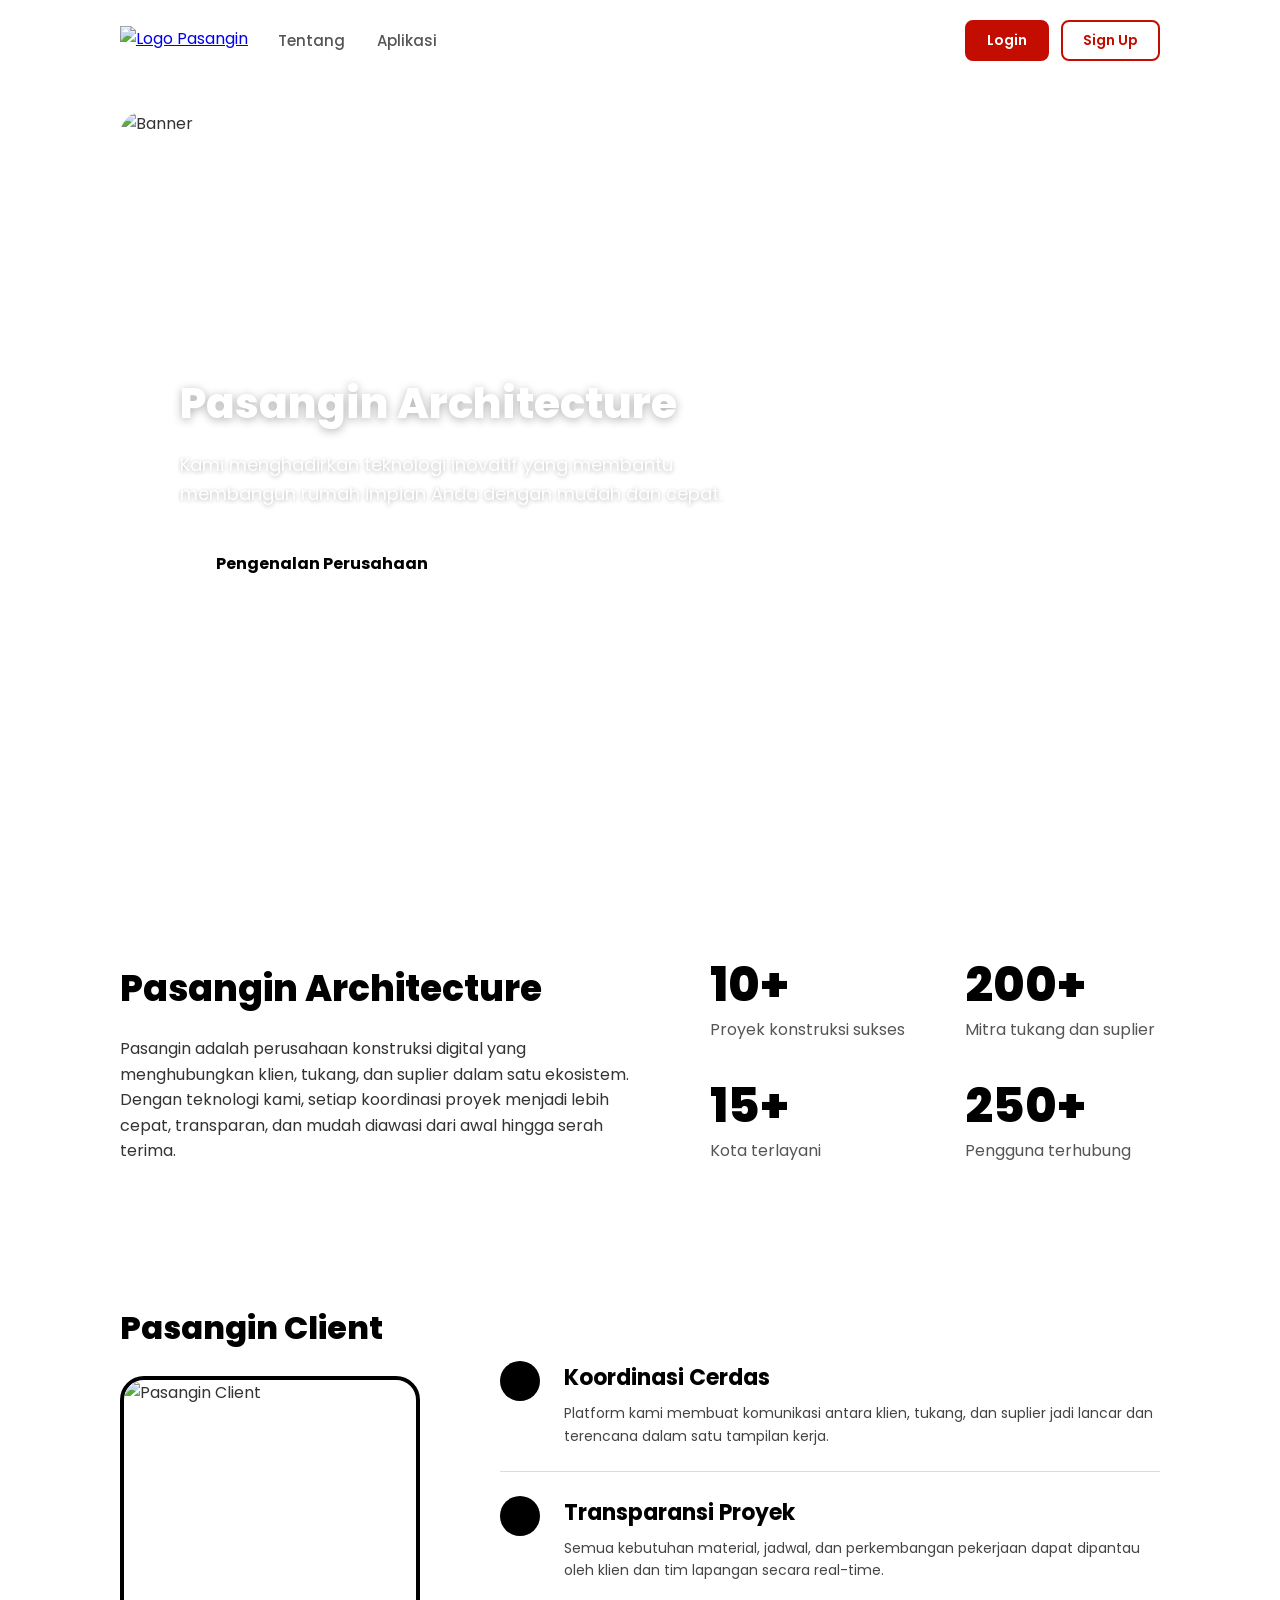
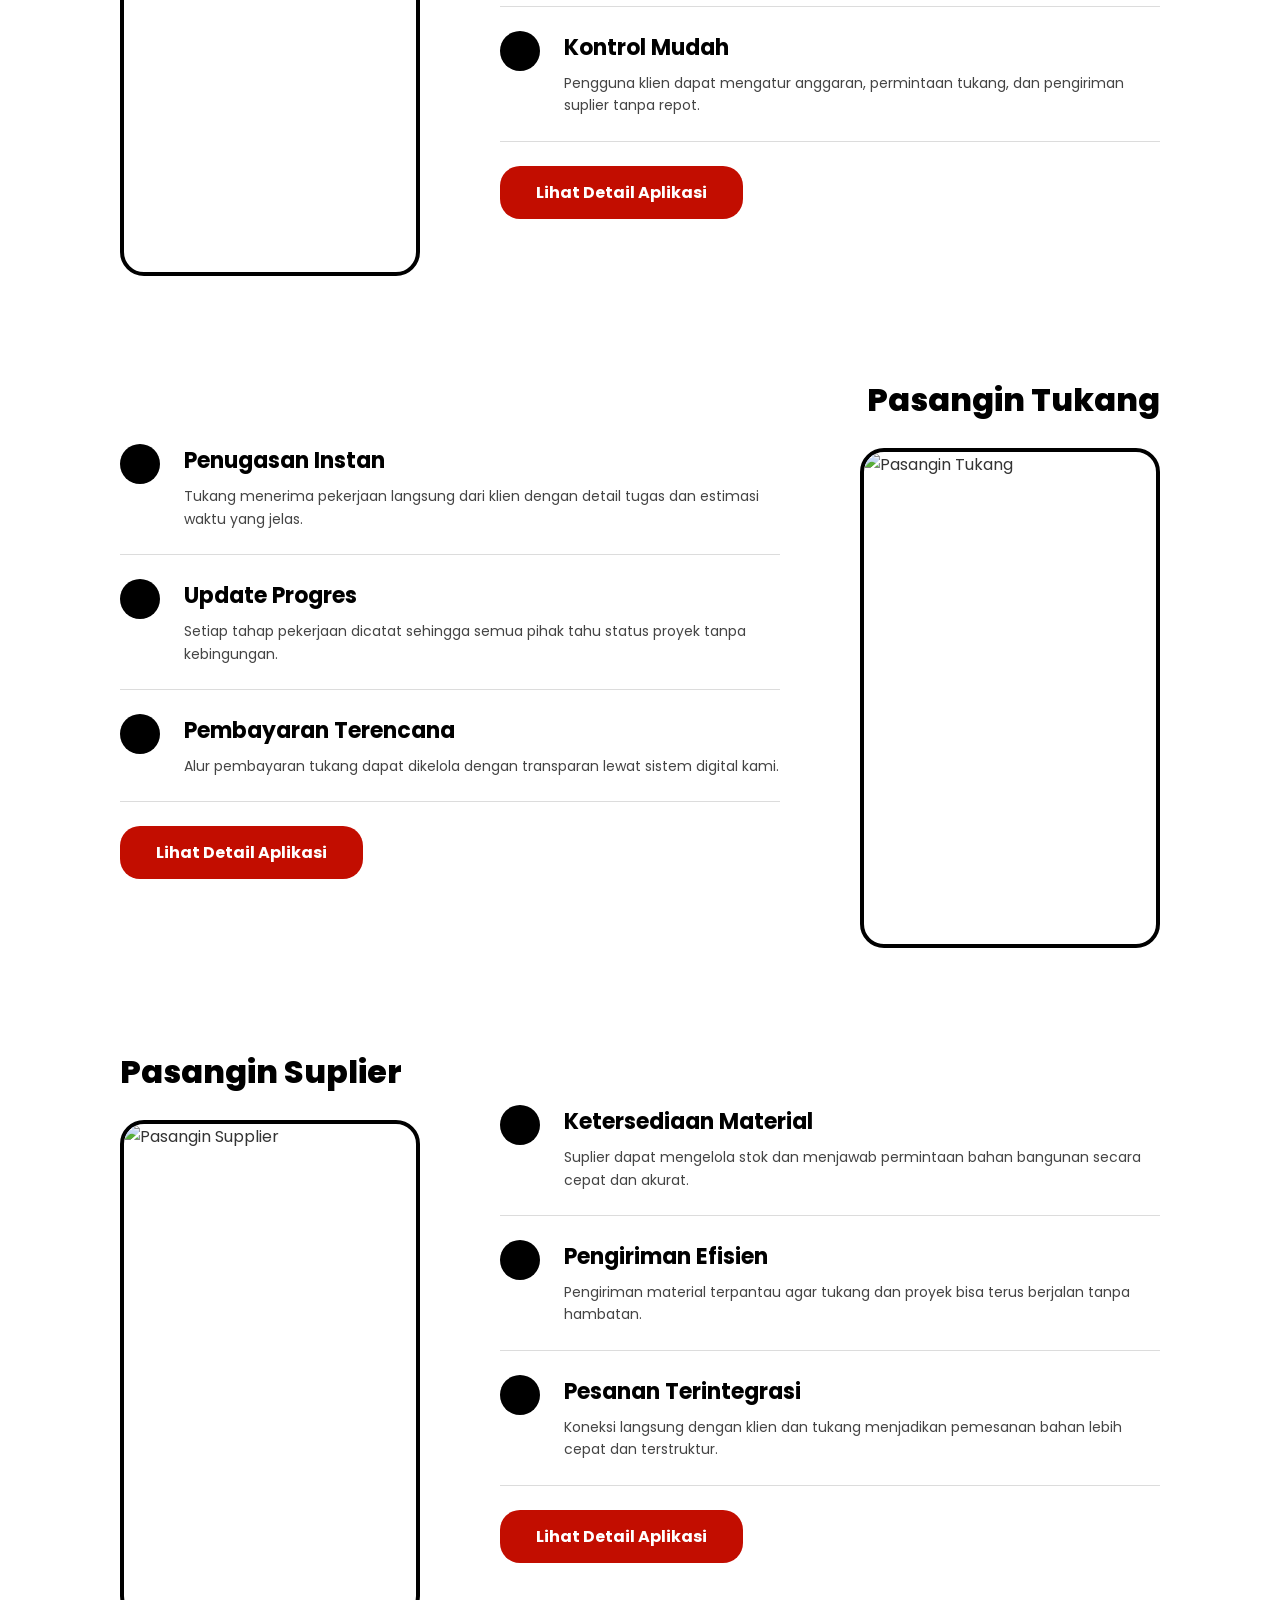
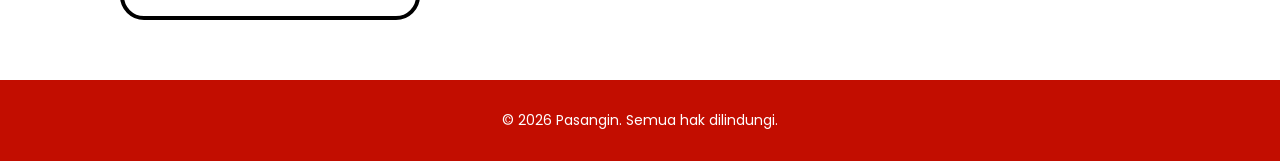
==== index.html @ fa48b65a "Add files via upload" ====
<!DOCTYPE html>
<html lang="id">
<head>
  <meta charset="UTF-8">
  <meta name="viewport" content="width=device-width, initial-scale=1.0">
  <title>Pasangin - Solusi Digital</title>
  <link rel="icon" type="image/png" href="assets/logoMini.ico">
  <link rel="stylesheet" href="styles.css">
  <link href="https://fonts.googleapis.com/css2?family=Poppins:wght@400;600;700&display=swap" rel="stylesheet">
</head>
<body>

  <header class="header">
    <div class="logo">
        <a href="#home"> <img src="assets/logo.png" alt="Logo Pasangin" class="logo-image"> </a>
        <nav class="nav">
          <ul class="nav-links">
            <li><a href="#tentang">Tentang</a></li>
            <li><a href="#apps">Aplikasi</a></li>
          </ul>
        </nav>
    </div>
    <div class="auth-buttons" id="authButtons">
      <button class="btn-login" onclick="navigateTo('./login.html')">Login</button>
      <button class="btn-signup" onclick="navigateTo('./signup.html')">Sign Up</button>
    </div>
    <div class="user-profile" id="userProfile" onclick="toggleDropdown()">
      <!-- Gambar profil di pojok kanan setelah login -->
      <img src="https://api.dicebear.com/7.x/avataaars/svg?seed=Home" alt="Profile" id="profileImg">
      <span id="profileName">Admin</span>
      <div class="dropdown-menu" id="dropdownMenu">
        <a href="#" class="logout" onclick="logout()">Logout</a>
      </div>
    </div>
  </header>

  <section class="banner" id="home">
    <img src="assets/carousel.png" alt="Banner" class="banner-image">
    <div class="banner-content">
      <h1>Pasangin Architecture</h1>
      <p>Kami menghadirkan teknologi inovatif yang membantu membangun rumah impian Anda dengan mudah dan cepat.</p>
      <a href="#apps" class="btn-primary">Pengenalan Perusahaan</a>
    </div>
  </section>

  <section class="stats-section" id="tentang">
    <!-- Bagian Kiri: Teks & Judul -->
    <div class="stats-left">
      <h2>Pasangin Architecture</h2>
      <p>Pasangin adalah perusahaan konstruksi digital yang menghubungkan klien, tukang, dan suplier dalam satu ekosistem. Dengan teknologi kami, setiap koordinasi proyek menjadi lebih cepat, transparan, dan mudah diawasi dari awal hingga serah terima.</p>
    </div>

    <!-- Bagian Kanan: Grid Angka Statistik -->
    <div class="stats-right">
      <div class="stat-item">
        <h3>10+</h3>
        <p>Proyek konstruksi sukses</p>
      </div>
      <div class="stat-item">
        <h3>200+</h3>
        <p>Mitra tukang dan suplier</p>
      </div>
      <div class="stat-item">
        <h3>15+</h3>
        <p>Kota terlayani</p>
      </div>
      <div class="stat-item">
        <h3>250+</h3>
        <p>Pengguna terhubung</p>
      </div>
    </div>
  </section>

  <section class="apps-section" id="apps">
    
    <div class="app-row">
      <div class="app-left">
        <h2 class="app-title-top">Pasangin Client</h2>
        <div class="app-image-container">
          <img src="assets/clientApp.jpg" alt="Pasangin Client" class="app-img black-border">
        </div>
      </div>
      <div class="app-right">
        <div class="feature-list">
          <div class="feature-item">
            <div class="feature-icon"></div>
            <div class="feature-text">
              <h4>Koordinasi Cerdas</h4>
              <p>Platform kami membuat komunikasi antara klien, tukang, dan suplier jadi lancar dan terencana dalam satu tampilan kerja.</p>
            </div>
          </div>
          <div class="feature-item">
            <div class="feature-icon"></div>
            <div class="feature-text">
              <h4>Transparansi Proyek</h4>
              <p>Semua kebutuhan material, jadwal, dan perkembangan pekerjaan dapat dipantau oleh klien dan tim lapangan secara real-time.</p>
            </div>
          </div>
          <div class="feature-item">
            <div class="feature-icon"></div>
            <div class="feature-text">
              <h4>Kontrol Mudah</h4>
              <p>Pengguna klien dapat mengatur anggaran, permintaan tukang, dan pengiriman suplier tanpa repot.</p>
            </div>
          </div>
          <a href="./client-app.html" class="btn-detail">Lihat Detail Aplikasi</a>
        </div>
      </div>
    </div>

    <div class="app-row row-reverse">
      <div class="app-left">
        <h2 class="app-title-top text-right">Pasangin Tukang</h2>
        <div class="app-image-container">
          <img src="assets/tukangApp.jpg" alt="Pasangin Tukang" class="app-img black-border">
        </div>
      </div>
      <div class="app-right">
        <div class="feature-list">
          <div class="feature-item">
            <div class="feature-icon"></div>
            <div class="feature-text">
              <h4>Penugasan Instan</h4>
              <p>Tukang menerima pekerjaan langsung dari klien dengan detail tugas dan estimasi waktu yang jelas.</p>
            </div>
          </div>
          <div class="feature-item">
            <div class="feature-icon"></div>
            <div class="feature-text">
              <h4>Update Progres</h4>
              <p>Setiap tahap pekerjaan dicatat sehingga semua pihak tahu status proyek tanpa kebingungan.</p>
            </div>
          </div>
          <div class="feature-item">
            <div class="feature-icon"></div>
            <div class="feature-text">
              <h4>Pembayaran Terencana</h4>
              <p>Alur pembayaran tukang dapat dikelola dengan transparan lewat sistem digital kami.</p>
            </div>
          </div>
          <a href="./tukang-app.html" class="btn-detail">Lihat Detail Aplikasi</a>
        </div>
      </div>
    </div>

    <div class="app-row">
      <div class="app-left">
        <h2 class="app-title-top">Pasangin Suplier</h2>
        <div class="app-image-container">
          <img src="assets/supApp.jpg" alt="Pasangin Supplier" class="app-img black-border">
        </div>
      </div>
      <div class="app-right">
        <div class="feature-list">
          <div class="feature-item">
            <div class="feature-icon"></div>
            <div class="feature-text">
              <h4>Ketersediaan Material</h4>
              <p>Suplier dapat mengelola stok dan menjawab permintaan bahan bangunan secara cepat dan akurat.</p>
            </div>
          </div>
          <div class="feature-item">
            <div class="feature-icon"></div>
            <div class="feature-text">
              <h4>Pengiriman Efisien</h4>
              <p>Pengiriman material terpantau agar tukang dan proyek bisa terus berjalan tanpa hambatan.</p>
            </div>
          </div>
          <div class="feature-item">
            <div class="feature-icon"></div>
            <div class="feature-text">
              <h4>Pesanan Terintegrasi</h4>
              <p>Koneksi langsung dengan klien dan tukang menjadikan pemesanan bahan lebih cepat dan terstruktur.</p>
            </div>
          </div>
          <a href="./sup-app.html" class="btn-detail">Lihat Detail Aplikasi</a>
        </div>
      </div>
    </div>

  </section>

  <footer class="footer">
    <a class="footer-link" href="./footer.html">© 2026 Pasangin. Semua hak dilindungi.</a>
  </footer>

  <script src="script.js"></script>

</body>
</html>
---- styles.css ----
* {
    margin: 0;
    padding: 0;
    box-sizing: border-box;
    font-family: 'Poppins', Tahoma, Geneva, Verdana, sans-serif;
}

body {
    background: #fff;
    color: #333;
}

/* ========== HEADER ========== */
.header {
    background: #fff;
    padding: 20px 120px;
    display: flex;
    justify-content: space-between;
    align-items: center;
    position: sticky;
    top: 0;
    z-index: 100;
}

.logo {
    display: flex;
    align-items: center;
    gap: 30px;
}

.logo-image {
    height: 30px;      /* sesuaikan tinggi logo */
    width: auto;       /* biar proporsional */
    display: block;
}

.nav-links {
    display: flex;
    gap: 32px;
    list-style: none;
}

.nav-links a {
    text-decoration: none;
    color: #555;
    font-weight: 500;
    font-size: 15px;
    transition: color 0.3s;
}

.nav-links a:hover {
    color: #ff5757;
}

.auth-buttons {
    display: flex;
    gap: 12px;
    align-items: center;
}

.btn-login {
    background: #C20D00;
    color: #ffffff;
    padding: 8px 20px;
    border: 2px solid #C20D00;
    border-radius: 8px;
    font-weight: 600;
    font-size: 14px;
    cursor: pointer;
    transition: all 0.3s;
}

.btn-login:hover {
    background: #fff;
    color: #C20D00;
}

.btn-signup {
    background: transparent;
    color: #C20D00;
    padding: 8px 20px;
    border: 2px solid #C20D00;
    border-radius: 8px;
    font-weight: 600;
    font-size: 14px;
    cursor: pointer;
    transition: all 0.3s;
}

.btn-signup:hover {
    background: #C20D00;
    border-color: #C20D00;
    color: #fff;
}

.user-profile {
    display: none;
    align-items: center;
    gap: 10px;
    cursor: pointer;
    position: relative;
}

.user-profile img {
    width: 40px;
    height: 40px;
    border-radius: 50%;
    object-fit: cover;
    border: 2px solid #C20D00;
}

.user-profile span {
    font-weight: 600;
    color: #1e293b;
    font-size: 14px;
}

.dropdown-menu {
    position: absolute;
    top: 55px;
    right: 0;
    background: #fff;
    border-radius: 10px;
    box-shadow: 0 10px 40px rgba(0,0,0,0.12);
    padding: 8px 0;
    min-width: 160px;
    display: none;
    flex-direction: column;
    z-index: 200;
}

.dropdown-menu.show {
    display: flex;
}

.dropdown-menu a {
    padding: 10px 20px;
    text-decoration: none;
    color: #555;
    font-size: 14px;
    transition: background 0.2s;
}

.dropdown-menu a:hover {
    background: #f1f5f9;
    color: #C20D00;
}

.dropdown-menu .logout {
    color: #C20D00;
    border-top: 1px solid #e2e8f0;
    margin-top: 4px;
}

/* ========== BANNER ========== */
.banner {
  position: relative;
  padding: 100px 120px;
  text-align: left;
  overflow: hidden;
  min-height: 800px;
  display: flex;
  align-items: center;
  justify-content: flex-start;
}

/* Gambar banner — tidak full, ada jarak 60px dari kiri & kanan */
.banner-image {
  position: absolute;
  top: 50%;
  left: 50%;
  transform: translate(-50%, -50%);
  width: calc(100% - 240px);   /* 60px kiri + 60px kanan */
  height: calc(100% - 60px);   /* jarak atas-bawah juga */
  object-fit: cover;
  border-radius: 24px;
  z-index: 0;
}

.banner-content {
  position: relative;
  z-index: 2;
  color: white;
  max-width: 600px;
  margin-left: 60px; /* jarak dari kiri */
}

.banner-content h1 {
  font-size: 42px;
  font-weight: 800;
  margin-bottom: 16px;
  text-shadow: 0 2px 10px rgba(0,0,0,0.3);
}

.banner-content p {
  font-size: 18px;
  opacity: 0.95;
  margin-bottom: 28px;
  line-height: 1.6;
  text-shadow: 0 1px 4px rgba(0,0,0,0.3);
}

.btn-primary {
    background: #fff;
    color: #000;
    padding: 14px 36px;
    border-radius: 50px;
    text-decoration: none;
    font-weight: 700;
    font-size: 16px;
    display: inline-block;
    transition: transform 0.2s, box-shadow 0.2s;
    border: none;
    cursor: pointer;
}

.btn-primary:hover {
    transform: translateY(-2px);
    box-shadow: 0 8px 25px rgba(0,0,0,0.15);
}

.btn-detail{
    background: #C20D00;
    color: #fff;
    padding: 14px 36px;
    border-radius: 20px;
    text-decoration: none;
    font-weight: 700;
    font-size: 16px;
    width: fit-content;
    display: inline-block;
    transition: transform 0.2s, box-shadow 0.2s;
    border: none;
    cursor: pointer;
}

.btn-detail:hover {
    transform: translateY(-2px);
    box-shadow: 0 8px 25px rgba(0,0,0,0.15);
}

/* ========== STATS SECTION ========== */
/* Container Utama */
.stats-section {
  display: flex;
  justify-content: space-between;
  align-items: center;
  padding: 80px 120px; /* Jarak 120px kiri-kanan agar sejajar rapi dengan banner-image atas */
  background-color: #ffffff; /* Warna background putih */
  gap: 60px; /* Jarak antara kolom teks kiri dan kolom angka kanan */
}

/* Pengaturan Sisi Kiri (Teks) */
.stats-left {
  flex: 1; /* Mengambil ruang proporsional */
  max-width: 1000px;
}

.stats-left h2 {
  font-size: 36px;
  font-weight: 800;
  color: #000000;
  margin-bottom: 20px;
}

.stats-left p {
  font-size: 16px;
  color: #333333;
  line-height: 1.6;
}

/* Pengaturan Sisi Kanan (Grid Angka) */
.stats-right {
  display: grid;
  grid-template-columns: repeat(2, 1fr); /* Membuat 2 kolom */
  gap: 40px 60px; /* Jarak antar item (baris px, kolom px) */
}

.stat-item h3 {
  font-size: 48px;
  font-weight: 800;
  color: #000000;
  margin: 0 0 8px 0;
  line-height: 1;
}

.stat-item p {
  font-size: 16px;
  color: #555555;
  margin: 0;
}

/* Container Utama Section */
.apps-section {
  padding: 60px 120px; /* Samakan padding 120px agar presisi dengan banner di atasnya */
  display: flex;
  flex-direction: column;
  gap: 100px; /* Jarak antar baris (Client, Tukang, Supplier) */
  background-color: #ffffff;
}

/* Tata Letak Tiap Baris Produk */
.app-row {
  display: flex;
  align-items: center; /* Supaya bagian bawah gambar dan list sejajar rata bawah */
  gap: 80px;
}

/* Mengatur baris zig-zag khusus untuk Tukang agar posisinya dibalik */
.app-row.row-reverse {
  flex-direction: row-reverse;
  justify-content: space-between;
}

/* Sisi Gambar & Judul */
.app-left {
  flex: 1;
  max-width: 300px;
}

.app-title-top {
  font-size: 32px;
  font-weight: 800;
  color: #000000;
  margin-bottom: 24px;
}

/* Khusus judul Tukang di kanan */
.text-right {
  text-align: right;
}

.app-image-container {
  width: 100%;
}

.app-img {
  width: auto;
  height: 500px;
  border-radius: 24px;
  object-fit: cover;
  display: block;
}

/* Khusus border hitam di gambar Client */
.black-border {
  border: 4px solid #000;
}

/* Sisi Kanan (Daftar Fitur) */
.app-right {
  flex: 1.5;
}

.feature-list {
  display: flex;
  flex-direction: column;
}

/* Desain per baris item fitur aplikasi */
.feature-item {
  display: flex;
  align-items: flex-start;
  gap: 24px;
  padding-bottom: 24px;
  margin-bottom: 24px;
  border-bottom: 1px solid #dcdcdc; /* Garis pembatas horizontal tipis di screenshot */
}

/* Menghilangkan garis pembatas pada baris terakhir tiap list */
.feature-item:last-child {
  border-bottom: none;
  margin-bottom: 0;
  padding-bottom: 0;
}

/* Bulatan Hitam di Screenshot */
.feature-icon {
  width: 40px;
  height: 40px;
  background-color: #000;
  border-radius: 50%;
  flex-shrink: 0; /* Mencegah lingkaran lonjong saat teks memanjang */
}

.feature-text h4 {
  font-size: 22px;
  font-weight: 700;
  color: #000000;
  margin: 0 0 8px 0;
}

.feature-text p {
  font-size: 14px;
  color: #444444;
  line-height: 1.6;
  margin: 0;
}

/* Supaya Rapi di HP */
@media (max-width: 992px) {
  .apps-section {
    padding: 40px 24px;
    gap: 60px;
  }
  .app-row, .app-row.row-reverse {
    flex-direction: column;
    align-items: flex-start;
    gap: 32px;
  }
  .app-left {
    max-width: 100%;
  }
  .text-right {
    text-align: left;
  }
}

/* ========== MODAL ========== */
.modal-overlay {
    position: fixed;
    top: 0;
    left: 0;
    width: 100%;
    height: 100%;
    background: rgba(0,0,0,0.5);
    backdrop-filter: blur(4px);
    display: none;
    justify-content: center;
    align-items: center;
    z-index: 1000;
    opacity: 0;
    transition: opacity 0.3s ease;
}

.modal-overlay.active {
    display: flex;
    opacity: 1;
}

.modal-box {
    background: #fff;
    border-radius: 20px;
    padding: 40px;
    width: 100%;
    max-width: 420px;
    box-shadow: 0 25px 50px rgba(0,0,0,0.15);
    transform: scale(0.9);
    transition: transform 0.3s ease;
    position: relative;
}

.modal-overlay.active .modal-box {
    transform: scale(1);
}

.modal-close {
    position: absolute;
    top: 20px;
    right: 20px;
    background: none;
    border: none;
    font-size: 24px;
    cursor: pointer;
    color: #94a3b8;
    transition: color 0.2s;
}

.modal-close:hover {
    color: #1e293b;
}

.modal-title {
    font-size: 28px;
    font-weight: 800;
    color: #1e293b;
    margin-bottom: 8px;
    text-align: center;
}

.modal-subtitle {
    text-align: center;
    color: #64748b;
    font-size: 14px;
    margin-bottom: 30px;
}

.form-group {
    margin-bottom: 20px;
}

.form-group label {
    display: block;
    font-size: 14px;
    font-weight: 600;
    color: #374151;
    margin-bottom: 6px;
}

.form-group input {
    width: 100%;
    padding: 12px 16px;
    border: 2px solid #e2e8f0;
    border-radius: 10px;
    font-size: 15px;
    transition: border-color 0.3s, box-shadow 0.3s;
    outline: none;
}

.form-group input:focus {
    border-color: #2563eb;
    box-shadow: 0 0 0 3px rgba(37, 99, 235, 0.1);
}

.btn-submit {
    width: 100%;
    padding: 14px;
    background: #2563eb;
    color: #fff;
    border: none;
    border-radius: 10px;
    font-size: 16px;
    font-weight: 700;
    cursor: pointer;
    transition: background 0.3s, transform 0.2s;
    margin-top: 10px;
}

.btn-submit:hover {
    background: #1d4ed8;
    transform: translateY(-1px);
}

.form-footer {
    text-align: center;
    margin-top: 20px;
    font-size: 14px;
    color: #64748b;
}

.form-footer a {
    color: #2563eb;
    font-weight: 600;
    text-decoration: none;
    cursor: pointer;
}

.form-footer a:hover {
    text-decoration: underline;
}


/* ========== FOOTER ========== */
.footer {
    background: #C20D00;
    color: #fff;
    text-align: center;
    padding: 30px;
    font-size: 14px;
}

.footer-link{
    color: #fff;
    text-decoration: none;
    transition: color 0.3s;
}
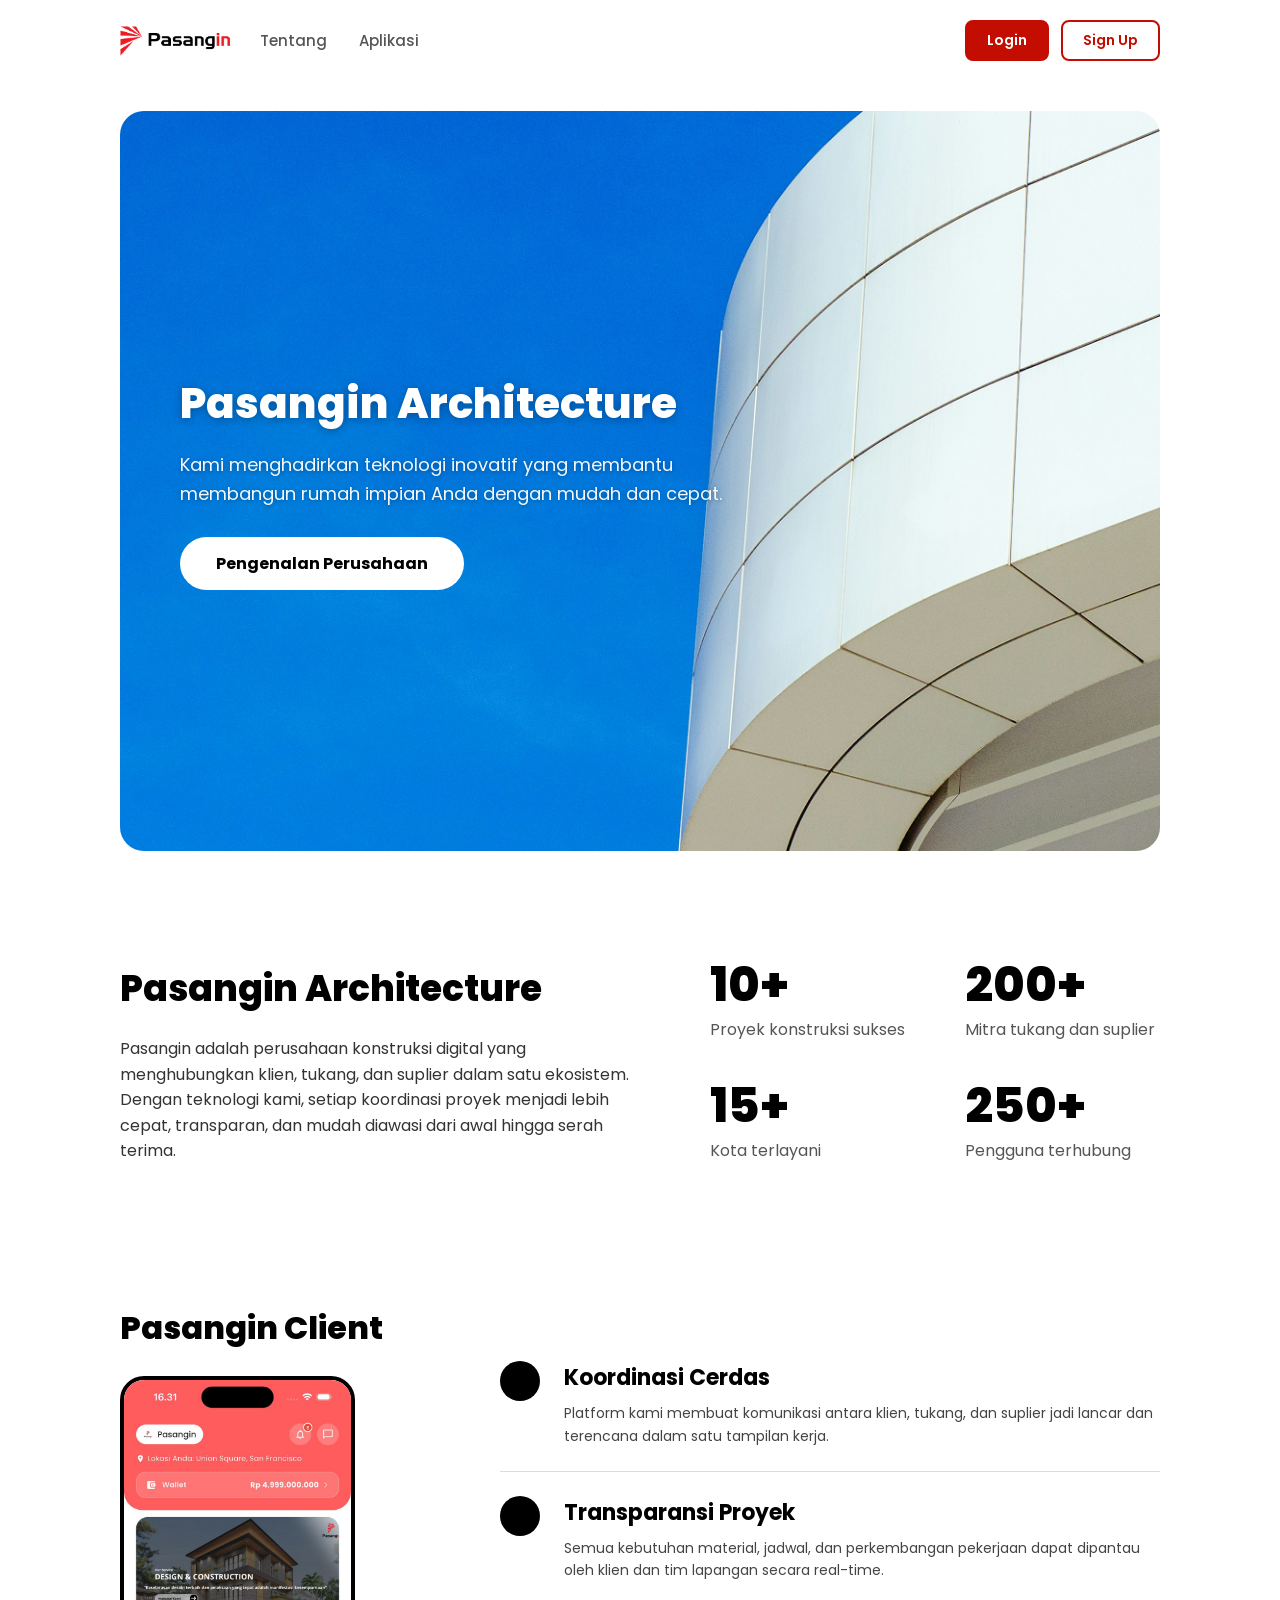
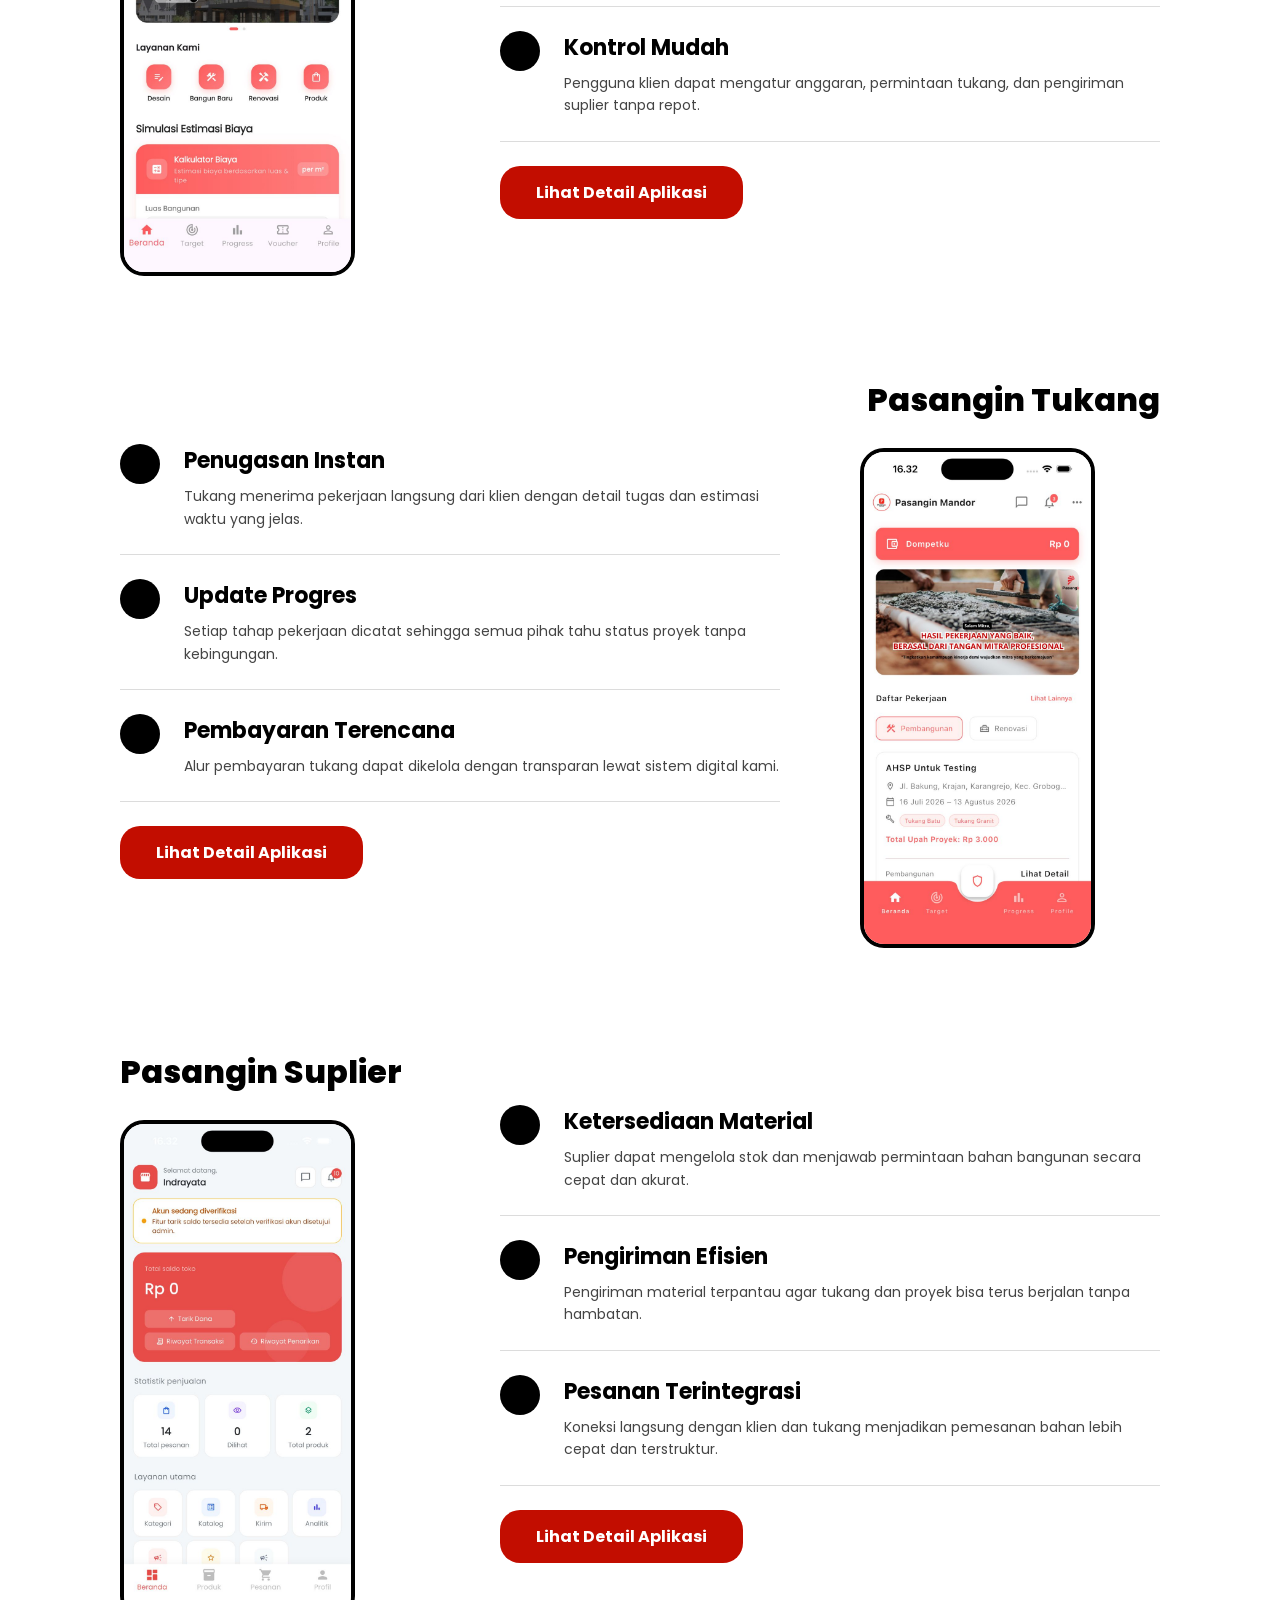
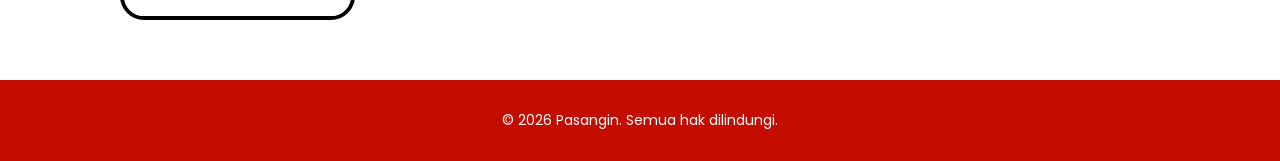
==== commit 9e84f7bd: "Update index.html" ====
--- a/index.html
+++ b/index.html
@@ -35,7 +35,7 @@
   </header>
 
   <section class="banner" id="home">
-    <img src="assets/carousel.png" alt="Banner" class="banner-image">
+    <img src="assets/Carousel.png" alt="Banner" class="banner-image">
     <div class="banner-content">
       <h1>Pasangin Architecture</h1>
       <p>Kami menghadirkan teknologi inovatif yang membantu membangun rumah impian Anda dengan mudah dan cepat.</p>
@@ -187,4 +187,4 @@
   <script src="script.js"></script>
 
 </body>
-</html>+</html>
